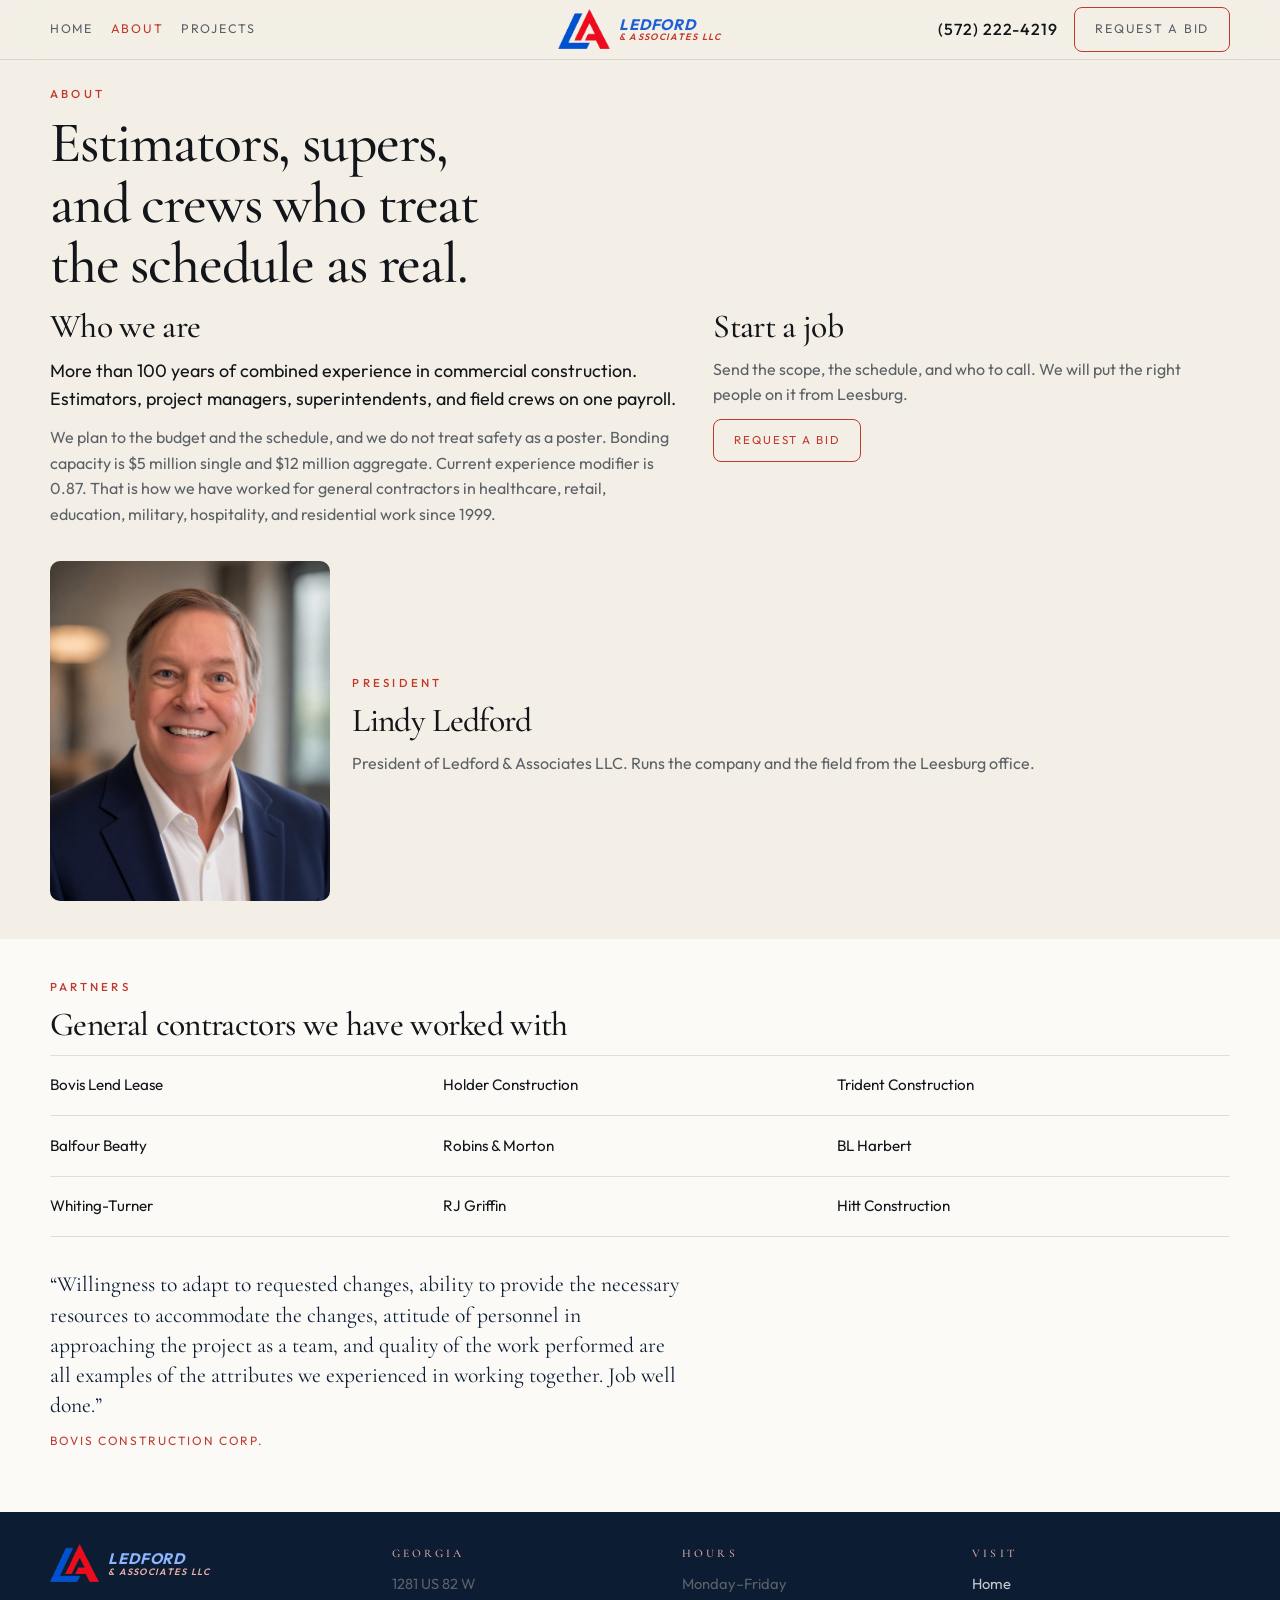
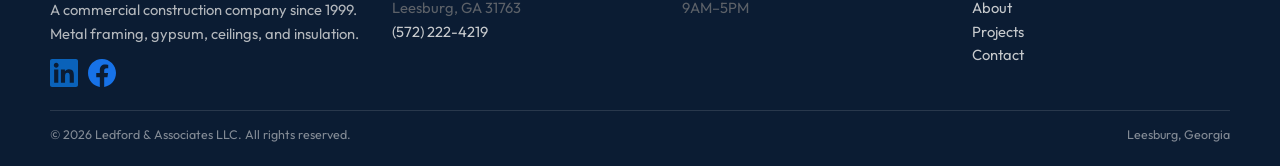
==== about.html @ d0fca141 "Publish Ledford & Associates LLC site Static commercial construction site ready for GitHub Pages, wi" ====
<!DOCTYPE html>
<html lang="en">
<head>
  <meta charset="utf-8" />
  <meta name="viewport" content="width=device-width, initial-scale=1, viewport-fit=cover" />
  <title>About | Ledford &amp; Associates LLC</title>
  <meta name="description" content="Professionals. Leaders. One team. Ledford &amp; Associates is a commercial subcontracting company led by President Lindy Ledford." />
  <link rel="icon" type="image/png" href="images/icon.png?v=2" />
  <link rel="apple-touch-icon" href="images/apple-touch-icon.png" />
  <meta property="og:title" content="About | Ledford &amp; Associates LLC" />
  <meta property="og:description" content="Professionals. Leaders. One team. Ledford &amp; Associates is a commercial subcontracting company led by President Lindy Ledford." />
  <meta property="og:image" content="images/icon.png?v=2" />
  <link rel="preconnect" href="https://fonts.googleapis.com" />
  <link rel="preconnect" href="https://fonts.gstatic.com" crossorigin />
  <link href="https://fonts.googleapis.com/css2?family=Cormorant+Garamond:ital,wght@0,500;0,600;1,500&family=Outfit:wght@300;400;500;600&display=swap" rel="stylesheet" />
  <link rel="stylesheet" href="styles.css" />
</head>
<body>

<header class="site-header">
  <div class="wrap header-inner">
    <nav class="nav nav-left" aria-label="Primary">
      <a href="index.html">Home</a>
      <a href="about.html" aria-current="page">About</a>
      <a href="projects.html">Projects</a>
    </nav>
    <a class="logo" href="index.html" aria-label="Ledford &amp; Associates home">
      <img class="mark" src="images/icon.png?v=2" alt="" />
      <span class="logo-text"><strong>Ledford</strong><em>&amp; Associates LLC</em></span>
    </a>
    <div class="header-tools">
      <a class="header-phone" href="tel:+15722224219">(572) 222-4219</a>
      <nav class="nav nav-right">
        <a class="cta" href="contact.html">Request a bid</a>
      </nav>
      <button class="menu-btn" type="button" aria-label="Open menu" aria-expanded="false"><span></span><span></span><span></span></button>
    </div>
  </div>
</header>

<main>
  <section class="page-hero">
    <div class="wrap">
      <p class="eyebrow">About</p>
      <h1>Estimators, supers, and crews who treat the schedule as real.</h1>
    </div>
  </section>
  <section class="section" style="padding-top:0">
    <div class="wrap split">
      <div>
        <h2>Who we are</h2>
        <p class="lead">More than 100 years of combined experience in commercial construction. Estimators, project managers, superintendents, and field crews on one payroll.</p>
        <p>We plan to the budget and the schedule, and we do not treat safety as a poster. Bonding capacity is $5 million single and $12 million aggregate. Current experience modifier is 0.87. That is how we have worked for general contractors in healthcare, retail, education, military, hospitality, and residential work since 1999.</p>
      </div>
      <div>
        <h2>Start a job</h2>
        <p>Send the scope, the schedule, and who to call. We will put the right people on it from Leesburg.</p>
        <a class="cta" href="contact.html">Request a bid</a>
      </div>
    </div>
    <div class="wrap people">
      <img src="images/about.jpg?v=3" alt="Lindy Ledford, President" />
      <div>
        <p class="eyebrow">President</p>
        <h2>Lindy Ledford</h2>
        <p>President of Ledford &amp; Associates LLC. Runs the company and the field from the Leesburg office.</p>
      </div>
    </div>
  </section>
  <section class="section alt" id="partners">
    <div class="wrap">
      <p class="eyebrow">Partners</p>
      <h2>General contractors we have worked with</h2>
      <ul class="names">
        <li>Bovis Lend Lease</li>
        <li>Holder Construction</li>
        <li>Trident Construction</li>
        <li>Balfour Beatty</li>
        <li>Robins &amp; Morton</li>
        <li>BL Harbert</li>
        <li>Whiting-Turner</li>
        <li>RJ Griffin</li>
        <li>Hitt Construction</li>
      </ul>
      <blockquote class="testimonial" style="margin-top:2rem; border-bottom:0; padding-bottom:0; max-width:40rem;">
        “Willingness to adapt to requested changes, ability to provide the necessary resources to accommodate the changes, attitude of personnel in approaching the project as a team, and quality of the work performed are all examples of the attributes we experienced in working together. Job well done.”
        <footer>Bovis Construction Corp.</footer>
      </blockquote>
    </div>
  </section>
</main>

<footer class="site-footer">
  <div class="wrap foot-grid">
    <div>
      <a class="logo" href="index.html"><img class="mark" src="images/icon.png?v=2" alt="" /><span class="logo-text"><strong>Ledford</strong><em>&amp; Associates LLC</em></span></a>
      <p style="margin-top:1rem;color:rgba(251,250,247,.7)">A commercial construction company since 1999. Metal framing, gypsum, ceilings, and insulation.</p>
      <p class="footer-social"><a class="li-mark" href="https://www.linkedin.com/company/ledford-associates-llc/" target="_blank" rel="noopener noreferrer" aria-label="Ledford &amp; Associates on LinkedIn"><img src="images/linkedin.svg" width="28" height="28" alt="" /></a><a class="li-mark" href="https://www.facebook.com/share/1YXuvFNRWJ/" target="_blank" rel="noopener noreferrer" aria-label="Ledford &amp; Associates on Facebook"><img src="images/facebook.svg" width="28" height="28" alt="" /></a></p>
    </div>
    <div>
      <h3 class="eyebrow" style="color:#e8b0a8">Georgia</h3>
      <p>1281 US 82 W<br>Leesburg, GA 31763<br><a href="tel:+15722224219">(572) 222-4219</a></p>
    </div>
    <div>
      <h3 class="eyebrow" style="color:#e8b0a8">Hours</h3>
      <p>Monday–Friday<br>9AM–5PM</p>
    </div>
    <div>
      <h3 class="eyebrow" style="color:#e8b0a8">Visit</h3>
      <p><a href="index.html">Home</a><br><a href="about.html">About</a><br><a href="projects.html">Projects</a><br><a href="contact.html">Contact</a></p>
    </div>
  </div>
  <div class="wrap legal">
    <span>© 2026 Ledford &amp; Associates LLC. All rights reserved.</span>
    <span>Leesburg, Georgia</span>
  </div>
</footer>
<script src="site.js"></script>
</body>
</html>
---- styles.css ----
/* Ledford & Associates — 2026 rebuild */
:root {
  --navy: #0b1c33;
  --navy-2: #142848;
  --red: #c0392b;
  --red-d: #9c2d22;
  --paper: #f3efe6;
  --paper-2: #e8e2d6;
  --ink: #12151a;
  --muted: #5c6168;
  --white: #fbfaf7;
  --line: rgba(18,21,26,.12);
  --shadow: 0 24px 60px rgba(11,28,51,.18);
  --serif: "Cormorant Garamond", "Palatino Linotype", Palatino, serif;
  --sans: "Outfit", "Avenir Next", "Segoe UI", sans-serif;
}
*, *::before, *::after { box-sizing: border-box; }
html { scroll-behavior: smooth; overflow-x: clip; }
html, body { margin: 0; padding: 0; }
body { padding-left: env(safe-area-inset-left); padding-right: env(safe-area-inset-right); }
body {
  font-family: var(--sans);
  color: var(--ink);
  background: var(--paper);
  line-height: 1.6;
  font-weight: 400;
  -webkit-font-smoothing: antialiased;
}
img { max-width: 100%; display: block; }
a { color: inherit; text-decoration: none; }
button, input, textarea, select { font: inherit; }
.wrap { width: min(1180px, calc(100% - 40px)); margin-inline: auto; }
.eyebrow {
  font-size: .72rem;
  letter-spacing: .28em;
  text-transform: uppercase;
  color: var(--red);
  font-weight: 500;
  margin: 0 0 .6rem;
}
h1, h2, h3, .serif { font-family: var(--serif); font-weight: 500; letter-spacing: -0.02em; }
h1 { font-size: clamp(2.2rem, 5.5vw, 3.6rem); line-height: 1.05; margin: 0; }
h2 { font-size: clamp(1.45rem, 3vw, 2.1rem); line-height: 1.15; margin: 0 0 .65rem; }
h3 { font-size: 1.5rem; margin: 0 0 .5rem; }
p { margin: 0 0 .7rem; color: var(--muted); }
.lead { font-size: 1.12rem; color: var(--ink); max-width: 42rem; }

/* Header */
.site-header {
  position: sticky; top: 0; z-index: 40;
  background: color-mix(in srgb, var(--paper) 88%, transparent);
  backdrop-filter: blur(16px);
  border-bottom: 1px solid var(--line);
  padding-top: env(safe-area-inset-top);
}
.header-inner {
  display: grid;
  grid-template-columns: 1fr auto 1fr;
  align-items: center;
  padding: .45rem 0;
  gap: 1rem;
}
.header-tools {
  justify-self: end;
  display: flex;
  align-items: center;
  gap: 1rem;
}
.logo { justify-self: center; display: flex; align-items: center; gap: .55rem; color: inherit; }
.logo .mark { height: 40px; width: auto; display: block; background: none; border: 0; }
.logo-text { display: flex; flex-direction: column; line-height: 1.05; }
.logo-text strong {
  font-family: var(--sans);
  font-style: italic;
  font-weight: 700;
  font-size: .95rem;
  letter-spacing: .06em;
  text-transform: uppercase;
  color: #1e5fd6;
}
.logo-text em {
  font-style: italic;
  font-size: .58rem;
  letter-spacing: .14em;
  text-transform: uppercase;
  font-weight: 600;
  color: var(--red);
}
.nav-left, .nav-right { display: flex; align-items: center; gap: 1.1rem; }
.nav-right { justify-self: end; }
.header-phone {
  color: var(--ink);
  font-weight: 500;
  letter-spacing: .06em;
  white-space: nowrap;
}
.header-phone:hover { color: var(--red); }
.trust {
  background: var(--navy);
  color: rgba(251,250,247,.88);
  padding: .7rem 0;
  font-size: .7rem;
  letter-spacing: .14em;
  text-transform: uppercase;
}
.trust .wrap {
  display: flex;
  flex-wrap: wrap;
  gap: .35rem 1.5rem;
  justify-content: space-between;
  align-items: center;
}
.trust a { color: #fbfaf7; }
.trades-pick {
  display: grid;
  grid-template-columns: 1fr 1fr;
  gap: .45rem 1rem;
  margin: .35rem 0 1rem;
}
.trades-pick label {
  display: flex;
  align-items: center;
  gap: .45rem;
  text-transform: none;
  letter-spacing: 0;
  font-size: .92rem;
  color: var(--ink);
  cursor: pointer;
}
.trades-pick input { width: auto; accent-color: var(--red); }
.nav a {
  font-size: .78rem;
  letter-spacing: .14em;
  text-transform: uppercase;
  color: var(--muted);
}
.nav a:hover, .nav a[aria-current="page"] { color: var(--red); }
.cta {
  display: inline-flex; align-items: center; justify-content: center;
  border: 1px solid var(--red);
  color: var(--red);
  padding: .7rem 1.25rem;
  letter-spacing: .16em;
  text-transform: uppercase;
  font-size: .72rem;
  transition: .2s ease;
  background: transparent;
  cursor: pointer;
  border-radius: 8px;
}
.cta:hover { background: var(--red); color: var(--white); }
.cta.solid { background: var(--red); color: var(--white); }
.cta.light { border-color: var(--white); color: var(--white); }
.cta.light:hover { background: var(--white); color: var(--navy); }
.menu-btn {
  display: none;
  background: none; border: 0; padding: .4rem;
  cursor: pointer;
}
.menu-btn span {
  display: block; width: 22px; height: 1.5px; background: var(--ink); margin: 5px 0;
}

/* Hero */
.hero {
  min-height: 58vh;
  background:
    linear-gradient(105deg, rgba(11,28,51,.88) 0%, rgba(11,28,51,.62) 46%, rgba(11,28,51,.42) 100%),
    url("images/hero.jpg") center 42%/cover no-repeat;
  color: var(--white);
  display: grid;
  align-items: center;
  padding: 5.2rem 0 4.2rem;
  position: relative;
}
.hero .eyebrow { color: #e8b0a8; }
.hero h1 { color: var(--white); max-width: 14ch; }
.hero p { color: rgba(251,250,247,.78); max-width: 36rem; }

.section { padding: 2.4rem 0; }
.section.alt { background: var(--white); }
.section.navy { background: var(--navy); color: var(--white); }
.section.navy p, .section.navy .muted { color: rgba(251,250,247,.72); }
.split { display: grid; grid-template-columns: 1.1fr .9fr; gap: 2rem; align-items: start; }
.grid-4, .grid-3, .grid-2 { display: grid; gap: 1rem; }
.grid-4 { grid-template-columns: repeat(4, 1fr); }
.grid-3 { grid-template-columns: repeat(3, 1fr); }
.grid-2 { grid-template-columns: 1fr 1fr; }

.card {
  background: var(--white);
  padding: 1.1rem 1.05rem 1.15rem;
  border: 1px solid var(--line);
  border-radius: 10px;
}
.card h3 { color: var(--red); font-family: var(--sans); font-size: .78rem; letter-spacing: .22em; text-transform: uppercase; font-weight: 500; }
.card p { margin: 0; font-size: .95rem; }

.quote {
  font-family: var(--serif);
  font-size: clamp(1.6rem, 3vw, 2.3rem);
  line-height: 1.25;
  color: var(--navy);
  max-width: 20ch;
  margin: 0 auto;
  text-align: center;
}
.quote cite { display: block; margin-top: 1rem; font-style: normal; font-family: var(--sans); font-size: .72rem; letter-spacing: .22em; text-transform: uppercase; color: var(--red); }

.gallery {
  display: grid;
  grid-template-columns: repeat(3, 1fr);
  gap: .6rem;
}
.gallery a, .gallery figure { margin: 0; overflow: hidden; background: #1a1a1a; border-radius: 8px; }
.gallery figure { display: flex; flex-direction: column; background: var(--paper); }
.gallery figcaption {
  padding: .55rem .7rem .7rem;
  font-size: .82rem;
  line-height: 1.35;
  color: var(--muted);
}
.gallery .caption-input {
  width: 100%;
  border: 0;
  border-top: 1px solid var(--line);
  background: var(--paper);
  padding: .55rem .7rem;
  color: var(--ink);
  resize: none;
  outline: none;
}
.gallery .caption-input:focus { border-top-color: var(--red); }
.gallery img {
  width: 100%;
  height: 210px;
  object-fit: cover;
  transition: transform .5s ease;
}
.gallery a:hover img { transform: scale(1.05); }
.gallery .wide { grid-column: span 2; }
.gallery .wide img { height: 280px; }

.people {
  display: grid;
  grid-template-columns: 280px 1fr;
  gap: 1.4rem;
  align-items: center;
  margin-top: 1.4rem;
}
.people img { width: 100%; height: 340px; object-fit: cover; object-position: center top; border-radius: 10px; }

.names {
  display: grid;
  grid-template-columns: repeat(3, 1fr);
  gap: 0;
  border-top: 1px solid var(--line);
}
.names li {
  list-style: none;
  padding: 1.1rem 1rem 1.1rem 0;
  border-bottom: 1px solid var(--line);
  font-size: .95rem;
}
.names { padding: 0; margin: 0; }

blockquote.testimonial {
  margin: 0 0 1.5rem;
  padding: 0 0 1.5rem;
  border-bottom: 1px solid var(--line);
  font-family: var(--serif);
  font-size: 1.35rem;
  line-height: 1.4;
  color: var(--navy);
}
blockquote.testimonial footer {
  margin-top: .8rem;
  font-family: var(--sans);
  font-size: .75rem;
  letter-spacing: .14em;
  text-transform: uppercase;
  color: var(--red);
}

form {
  display: grid;
  gap: .9rem;
}
label { font-size: .72rem; letter-spacing: .16em; text-transform: uppercase; color: var(--muted); }
input, textarea {
  width: 100%;
  border: 0;
  border-bottom: 1px solid var(--ink);
  background: transparent;
  padding: .55rem 0;
  color: var(--ink);
  outline: none;
}
input:focus, textarea:focus { border-bottom-color: var(--red); }
.row-2 { display: grid; grid-template-columns: 1fr 1fr; gap: 1rem; }
.form-note { font-size: .85rem; }
.success {
  display: none;
  padding: 1.2rem 0;
  font-family: var(--serif);
  font-size: 1.4rem;
  color: var(--navy);
}

.office { margin-bottom: 1.6rem; }
.office h3 { font-family: var(--sans); font-size: .75rem; letter-spacing: .2em; text-transform: uppercase; color: var(--red); }
.office p { margin: 0; color: var(--ink); }

.site-footer {
  background: var(--navy);
  color: var(--white);
  padding: 2rem 0 1.3rem;
  font-size: .92rem;
}
.footer-social { margin: .85rem 0 0; display: flex; align-items: center; gap: .65rem; }
.li-mark { display: inline-flex; line-height: 0; opacity: .95; }
.li-mark img { width: 28px; height: 28px; display: block; }
.li-mark:hover { opacity: 1; }
.site-footer a.li-mark:hover { color: inherit; }
.site-footer a { color: rgba(251,250,247,.78); }
.site-footer a:hover { color: var(--white); }
.foot-grid { display: grid; grid-template-columns: 1.2fr 1fr 1fr 1fr; gap: 2rem; }
.site-footer .logo .mark { height: 38px; }
.site-footer .logo-text strong { color: #8cb4ff; }
.site-footer .logo-text em { color: #e8b0a8; }
.legal { margin-top: 1.4rem; padding-top: .9rem; border-top: 1px solid rgba(255,255,255,.12); color: rgba(251,250,247,.5); font-size: .78rem; display: flex; justify-content: space-between; gap: 1rem; flex-wrap: wrap; }

.page-hero { padding: 1.6rem 0 .8rem; }
.page-hero h1 { max-width: 16ch; }

html, body { overflow-x: hidden; }
img, video { max-width: 100%; height: auto; }
.gallery img { height: 210px; }

@media (max-width: 1080px) {
  .wrap { width: min(1180px, calc(100% - 28px)); }
  .header-inner {
    display: flex;
    flex-wrap: wrap;
    align-items: center;
    gap: .35rem 0;
    padding: .5rem 0;
  }
  .logo { order: 1; margin-right: auto; justify-self: start; }
  .logo .mark { height: 34px; }
  .header-tools { order: 2; gap: .45rem; }
  .menu-btn { display: flex; flex-direction: column; justify-content: center; min-width: 44px; min-height: 44px; }
  .header-phone {
    order: 2;
    font-size: .82rem;
    letter-spacing: .04em;
    padding: .35rem .15rem;
  }
  .menu-btn { order: 2; }
  .nav-left, .nav-right {
    display: none;
    order: 3;
    width: 100%;
    flex-direction: column;
    align-items: stretch;
    gap: 0;
  }
  .site-header.open .header-tools { display: contents; }
  .site-header.open .nav-left,
  .site-header.open .nav-right { display: flex; }
  .nav a, .nav .cta {
    padding: .9rem 0;
    font-size: .85rem;
    border-bottom: 1px solid var(--line);
    width: 100%;
    justify-content: flex-start;
  }
  .nav .cta { border-left: 0; border-right: 0; border-top: 0; border-radius: 0; }
  .split, .people { grid-template-columns: 1fr; }
  .grid-4, .grid-3, .grid-2, .foot-grid, .names { grid-template-columns: 1fr 1fr; }
  .gallery { grid-template-columns: 1fr 1fr; gap: .4rem; }
  .gallery .wide { grid-column: auto; }
  .gallery img, .gallery .wide img { height: 180px; }
  .row-2 { grid-template-columns: 1fr; }
  .hero { min-height: 0; padding: 3.2rem 0 2.4rem; }
  .hero h1 { font-size: 2.15rem; max-width: none; }
  .section { padding: 1.7rem 0; }
  .page-hero { padding: 1.2rem 0 .6rem; }
  .page-hero h1 { max-width: none; }
  .people img { height: 300px; }
  .quote { font-size: 1.35rem; }
  .site-footer { padding: 1.6rem 0 1.1rem; padding-bottom: max(1.1rem, env(safe-area-inset-bottom)); }
  .cta { min-height: 44px; }
  input, textarea, select { font-size: 16px; }
  .gallery .remove { display: block; }
}

@media (max-width: 640px) {
  .grid-4, .grid-3, .grid-2, .foot-grid, .names, .trades-pick { grid-template-columns: 1fr; }
  .gallery { grid-template-columns: 1fr; }
  .gallery img, .gallery .wide img { height: 220px; }
  .hero p { max-width: none; }
  .header-phone { font-size: .78rem; }
}


.dropzone {
  border: 1.5px dashed var(--red);
  background: var(--white);
  padding: 1.1rem 1.2rem;
  margin: 0 0 1.2rem;
  text-align: center;
  cursor: pointer;
}
.dropzone.drag { background: #f8e8e4; }
.dropzone p { margin: 0; color: var(--ink); }
.dropzone span { color: var(--muted); font-size: .9rem; }
.gallery figure { position: relative; }
.gallery .remove {
  position: absolute; top: .4rem; right: .4rem;
  background: var(--navy); color: #fff; border: 0;
  width: 28px; height: 28px; cursor: pointer;
  font-size: 1.1rem; line-height: 1;
  display: none;
}
.gallery figure:hover .remove { display: block; }
.page-hero .toolbar { display: flex; justify-content: space-between; align-items: end; gap: 1rem; flex-wrap: wrap; }
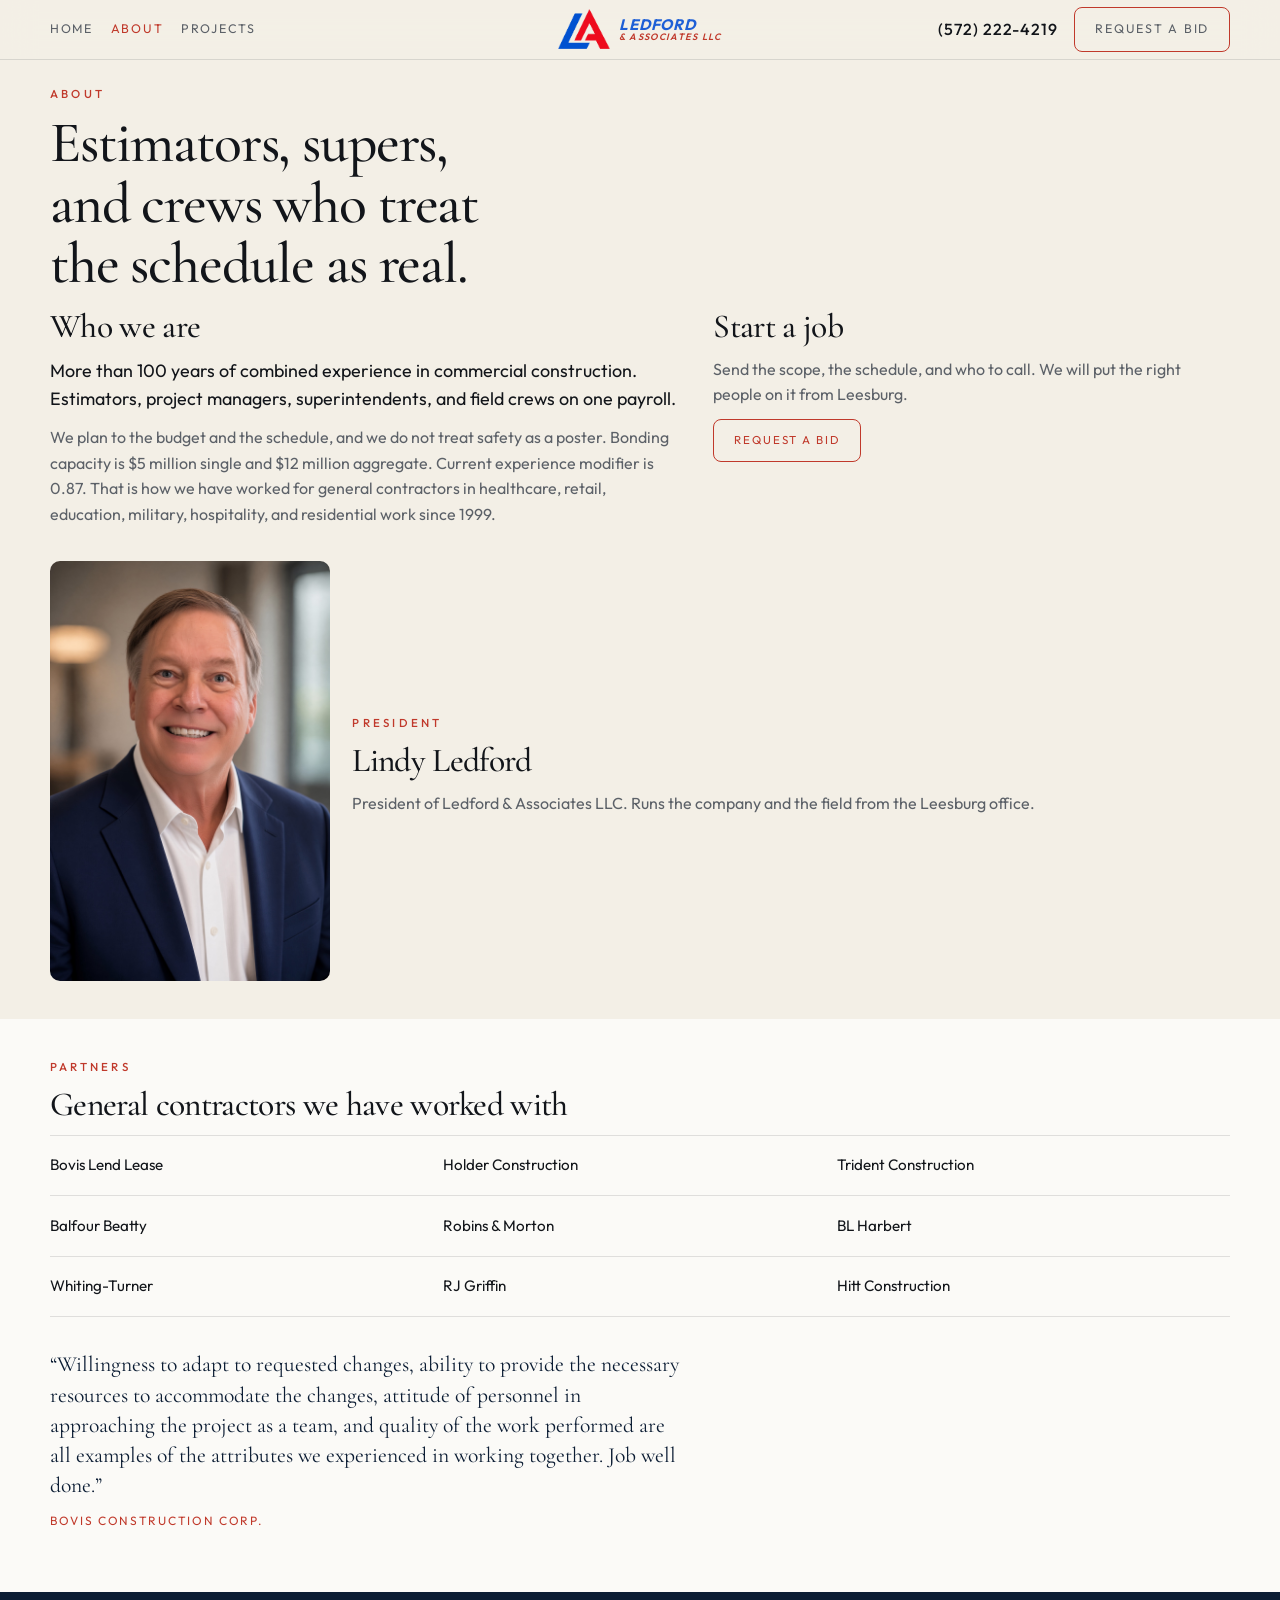
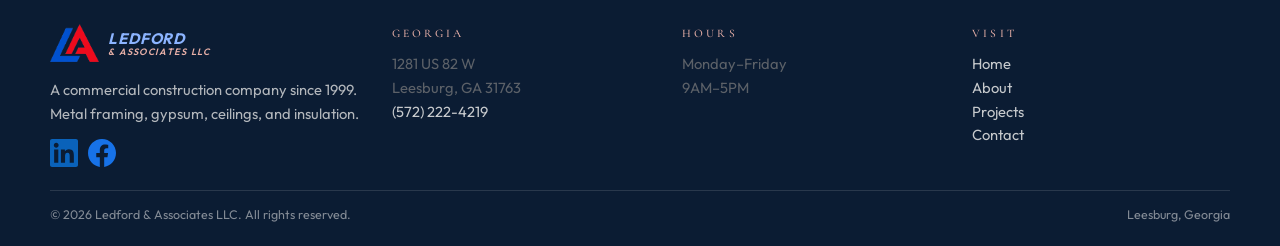
==== commit 891a7f2a: "Fix About headshot crop on mobile Use a taller portrait frame so Lindy’s photo shows shoulders, not " ====
--- a/about.html
+++ b/about.html
@@ -13,7 +13,7 @@
   <link rel="preconnect" href="https://fonts.googleapis.com" />
   <link rel="preconnect" href="https://fonts.gstatic.com" crossorigin />
   <link href="https://fonts.googleapis.com/css2?family=Cormorant+Garamond:ital,wght@0,500;0,600;1,500&family=Outfit:wght@300;400;500;600&display=swap" rel="stylesheet" />
-  <link rel="stylesheet" href="styles.css" />
+  <link rel="stylesheet" href="styles.css?v=4" />
 </head>
 <body>
 
@@ -59,7 +59,7 @@
       </div>
     </div>
     <div class="wrap people">
-      <img src="images/about.jpg?v=3" alt="Lindy Ledford, President" />
+      <img src="images/about.jpg?v=4" alt="Lindy Ledford, President" />
       <div>
         <p class="eyebrow">President</p>
         <h2>Lindy Ledford</h2>
@@ -115,6 +115,6 @@
     <span>Leesburg, Georgia</span>
   </div>
 </footer>
-<script src="site.js"></script>
+<script src="site.js?v=3"></script>
 </body>
 </html>
--- a/styles.css
+++ b/styles.css
@@ -15,7 +15,7 @@
   --sans: "Outfit", "Avenir Next", "Segoe UI", sans-serif;
 }
 *, *::before, *::after { box-sizing: border-box; }
-html { scroll-behavior: smooth; overflow-x: clip; }
+html { scroll-behavior: smooth; }
 html, body { margin: 0; padding: 0; }
 body { padding-left: env(safe-area-inset-left); padding-right: env(safe-area-inset-right); }
 body {
@@ -248,7 +248,7 @@
   align-items: center;
   margin-top: 1.4rem;
 }
-.people img { width: 100%; height: 340px; object-fit: cover; object-position: center top; border-radius: 10px; }
+.people img { width: 100%; height: 420px; object-fit: cover; object-position: center 18%; border-radius: 10px; }
 
 .names {
   display: grid;
@@ -333,11 +333,22 @@
 .page-hero { padding: 1.6rem 0 .8rem; }
 .page-hero h1 { max-width: 16ch; }
 
-html, body { overflow-x: hidden; }
+/* overflow-x on html/body breaks position:sticky; clip wide bits on sections instead */
+main, .site-footer, .hero, .trust { overflow-x: clip; }
 img, video { max-width: 100%; height: auto; }
 .gallery img { height: 210px; }
 
 @media (max-width: 1080px) {
+  .site-header {
+    position: fixed;
+    left: 0;
+    right: 0;
+    top: 0;
+    width: 100%;
+  }
+  body {
+    padding-top: calc(3.4rem + env(safe-area-inset-top, 0px));
+  }
   .wrap { width: min(1180px, calc(100% - 28px)); }
   .header-inner {
     display: flex;
@@ -387,7 +398,13 @@
   .section { padding: 1.7rem 0; }
   .page-hero { padding: 1.2rem 0 .6rem; }
   .page-hero h1 { max-width: none; }
-  .people img { height: 300px; }
+  .people img {
+    height: auto;
+    aspect-ratio: 3 / 4;
+    max-height: min(70vh, 560px);
+    object-fit: cover;
+    object-position: center 20%;
+  }
   .quote { font-size: 1.35rem; }
   .site-footer { padding: 1.6rem 0 1.1rem; padding-bottom: max(1.1rem, env(safe-area-inset-bottom)); }
   .cta { min-height: 44px; }
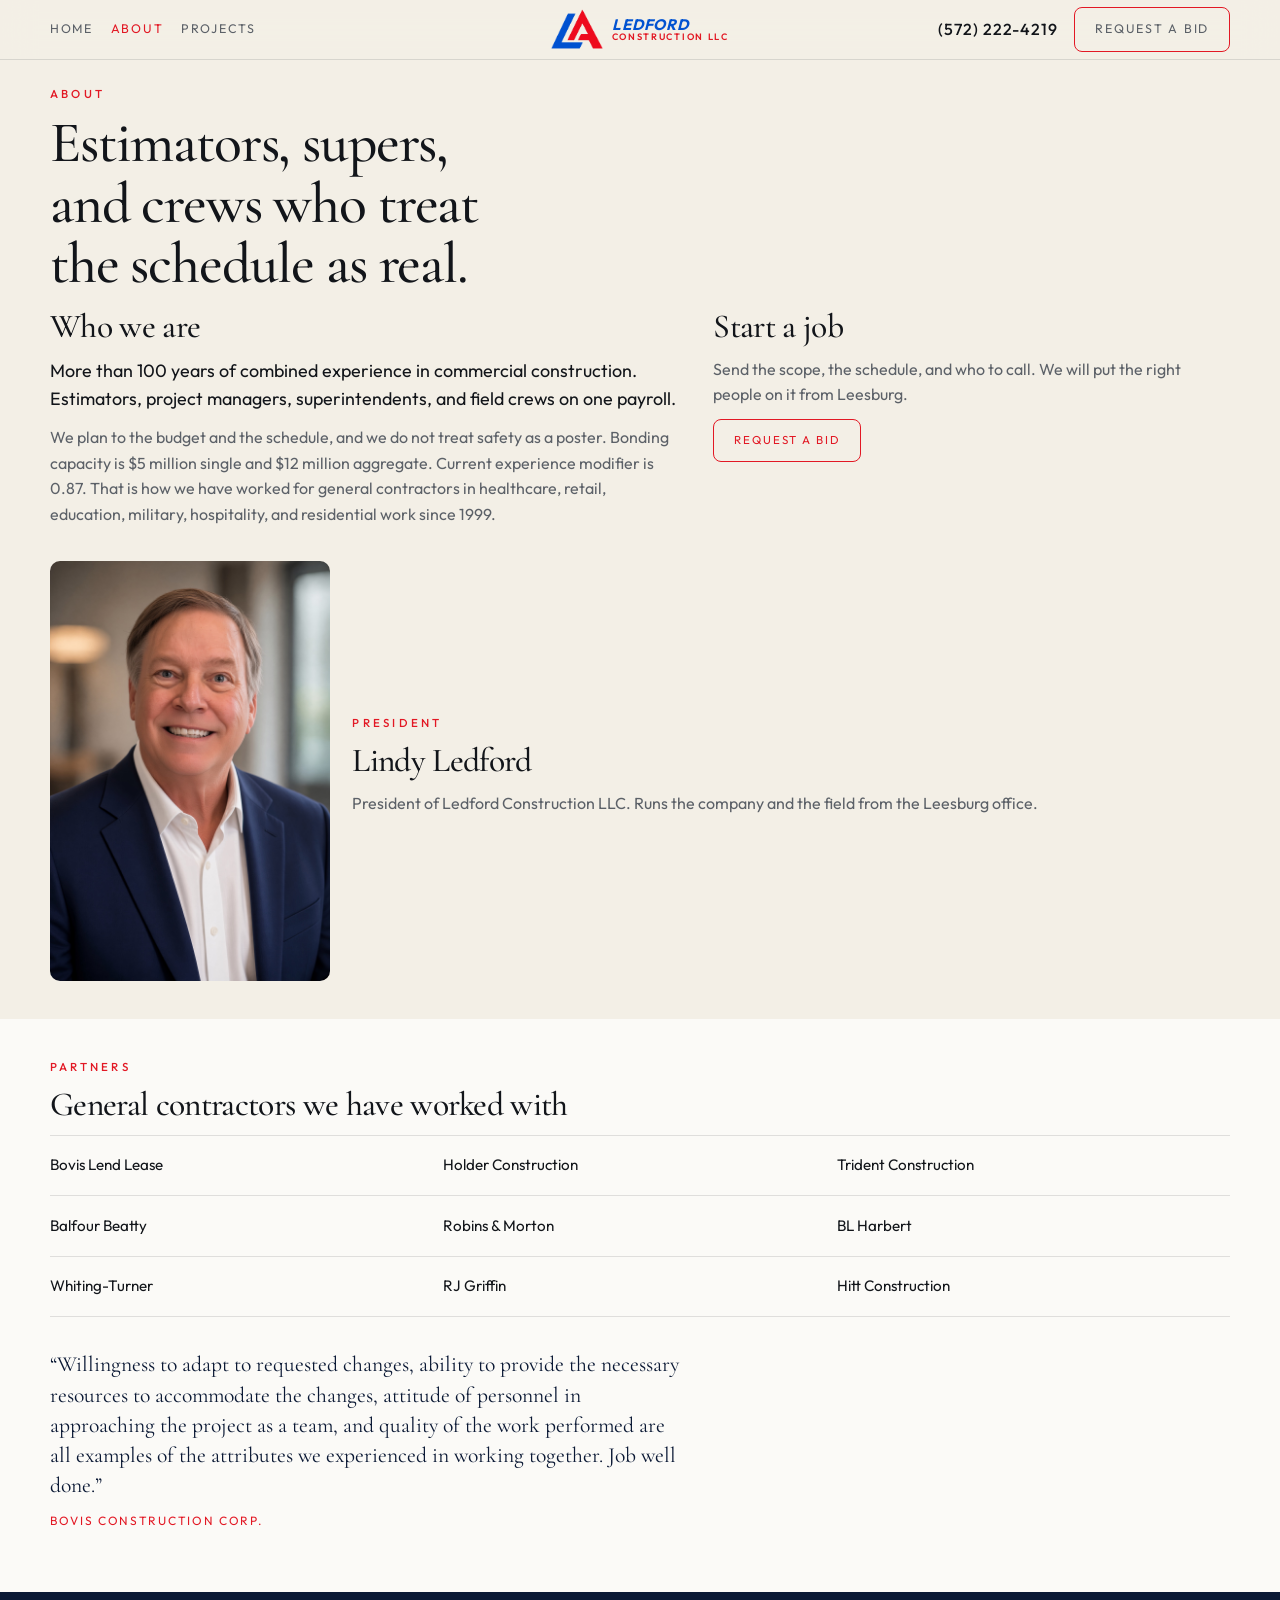
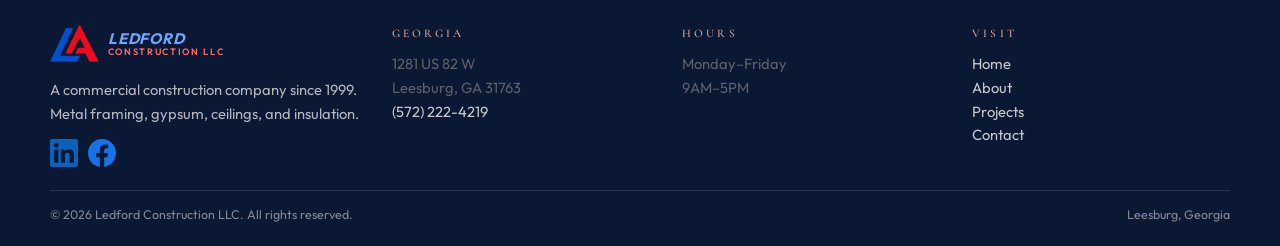
==== commit 31168021: "feat: rebrand site to Ledford Construction LLC Replace public Associates lockups with Ledford Constr" ====
--- a/about.html
+++ b/about.html
@@ -3,17 +3,17 @@
 <head>
   <meta charset="utf-8" />
   <meta name="viewport" content="width=device-width, initial-scale=1, viewport-fit=cover" />
-  <title>About | Ledford &amp; Associates LLC</title>
-  <meta name="description" content="Professionals. Leaders. One team. Ledford &amp; Associates is a commercial subcontracting company led by President Lindy Ledford." />
-  <link rel="icon" type="image/png" href="images/icon.png?v=2" />
-  <link rel="apple-touch-icon" href="images/apple-touch-icon.png" />
-  <meta property="og:title" content="About | Ledford &amp; Associates LLC" />
-  <meta property="og:description" content="Professionals. Leaders. One team. Ledford &amp; Associates is a commercial subcontracting company led by President Lindy Ledford." />
-  <meta property="og:image" content="images/icon.png?v=2" />
+  <title>About | Ledford Construction LLC</title>
+  <meta name="description" content="Professionals. Leaders. One team. Ledford Construction is a commercial subcontracting company led by President Lindy Ledford." />
+  <link rel="icon" type="image/png" href="images/icon.png?v=5" />
+  <link rel="apple-touch-icon" href="images/apple-touch-icon.png?v=5" />
+  <meta property="og:title" content="About | Ledford Construction LLC" />
+  <meta property="og:description" content="Professionals. Leaders. One team. Ledford Construction is a commercial subcontracting company led by President Lindy Ledford." />
+  <meta property="og:image" content="images/icon.png?v=5" />
   <link rel="preconnect" href="https://fonts.googleapis.com" />
   <link rel="preconnect" href="https://fonts.gstatic.com" crossorigin />
-  <link href="https://fonts.googleapis.com/css2?family=Cormorant+Garamond:ital,wght@0,500;0,600;1,500&family=Outfit:wght@300;400;500;600&display=swap" rel="stylesheet" />
-  <link rel="stylesheet" href="styles.css?v=4" />
+  <link href="https://fonts.googleapis.com/css2?family=Cormorant+Garamond:ital,wght@0,500;0,600;1,500&family=Outfit:wght@300;400;500;600;700&display=swap" rel="stylesheet" />
+  <link rel="stylesheet" href="styles.css?v=5" />
 </head>
 <body>
 
@@ -24,9 +24,9 @@
       <a href="about.html" aria-current="page">About</a>
       <a href="projects.html">Projects</a>
     </nav>
-    <a class="logo" href="index.html" aria-label="Ledford &amp; Associates home">
-      <img class="mark" src="images/icon.png?v=2" alt="" />
-      <span class="logo-text"><strong>Ledford</strong><em>&amp; Associates LLC</em></span>
+    <a class="logo" href="index.html" aria-label="Ledford Construction home">
+      <img class="mark" src="images/icon.png?v=5" alt="" />
+      <span class="logo-text"><strong>Ledford</strong><em>Construction LLC</em></span>
     </a>
     <div class="header-tools">
       <a class="header-phone" href="tel:+15722224219">(572) 222-4219</a>
@@ -63,7 +63,7 @@
       <div>
         <p class="eyebrow">President</p>
         <h2>Lindy Ledford</h2>
-        <p>President of Ledford &amp; Associates LLC. Runs the company and the field from the Leesburg office.</p>
+        <p>President of Ledford Construction LLC. Runs the company and the field from the Leesburg office.</p>
       </div>
     </div>
   </section>
@@ -93,9 +93,9 @@
 <footer class="site-footer">
   <div class="wrap foot-grid">
     <div>
-      <a class="logo" href="index.html"><img class="mark" src="images/icon.png?v=2" alt="" /><span class="logo-text"><strong>Ledford</strong><em>&amp; Associates LLC</em></span></a>
+      <a class="logo" href="index.html"><img class="mark" src="images/icon.png?v=5" alt="" /><span class="logo-text"><strong>Ledford</strong><em>Construction LLC</em></span></a>
       <p style="margin-top:1rem;color:rgba(251,250,247,.7)">A commercial construction company since 1999. Metal framing, gypsum, ceilings, and insulation.</p>
-      <p class="footer-social"><a class="li-mark" href="https://www.linkedin.com/company/ledford-associates-llc/" target="_blank" rel="noopener noreferrer" aria-label="Ledford &amp; Associates on LinkedIn"><img src="images/linkedin.svg" width="28" height="28" alt="" /></a><a class="li-mark" href="https://www.facebook.com/share/1YXuvFNRWJ/" target="_blank" rel="noopener noreferrer" aria-label="Ledford &amp; Associates on Facebook"><img src="images/facebook.svg" width="28" height="28" alt="" /></a></p>
+      <p class="footer-social"><a class="li-mark" href="https://www.linkedin.com/company/ledford-associates-llc/" target="_blank" rel="noopener noreferrer" aria-label="Ledford Construction on LinkedIn"><img src="images/linkedin.svg" width="28" height="28" alt="" /></a><a class="li-mark" href="https://www.facebook.com/share/1YXuvFNRWJ/" target="_blank" rel="noopener noreferrer" aria-label="Ledford Construction on Facebook"><img src="images/facebook.svg" width="28" height="28" alt="" /></a></p>
     </div>
     <div>
       <h3 class="eyebrow" style="color:#e8b0a8">Georgia</h3>
@@ -111,7 +111,7 @@
     </div>
   </div>
   <div class="wrap legal">
-    <span>© 2026 Ledford &amp; Associates LLC. All rights reserved.</span>
+    <span>© 2026 Ledford Construction LLC. All rights reserved.</span>
     <span>Leesburg, Georgia</span>
   </div>
 </footer>
--- a/styles.css
+++ b/styles.css
@@ -1,9 +1,9 @@
-/* Ledford & Associates — 2026 rebuild */
+/* Ledford Construction LLC — 2026 rebuild */
 :root {
-  --navy: #0b1c33;
-  --navy-2: #142848;
-  --red: #c0392b;
-  --red-d: #9c2d22;
+  --navy: #0a1834;
+  --navy-2: #12264a;
+  --red: #e21824;
+  --red-d: #b8141c;
   --paper: #f3efe6;
   --paper-2: #e8e2d6;
   --ink: #12151a;
@@ -76,12 +76,12 @@
   font-size: .95rem;
   letter-spacing: .06em;
   text-transform: uppercase;
-  color: #1e5fd6;
+  color: #0253d1;
 }
 .logo-text em {
-  font-style: italic;
+  font-style: normal;
   font-size: .58rem;
-  letter-spacing: .14em;
+  letter-spacing: .18em;
   text-transform: uppercase;
   font-weight: 600;
   color: var(--red);
@@ -165,7 +165,7 @@
 .hero {
   min-height: 58vh;
   background:
-    linear-gradient(105deg, rgba(11,28,51,.88) 0%, rgba(11,28,51,.62) 46%, rgba(11,28,51,.42) 100%),
+    linear-gradient(105deg, rgba(10,24,52,.88) 0%, rgba(10,24,52,.62) 46%, rgba(10,24,52,.42) 100%),
     url("images/hero.jpg") center 42%/cover no-repeat;
   color: var(--white);
   display: grid;
@@ -326,8 +326,8 @@
 .site-footer a:hover { color: var(--white); }
 .foot-grid { display: grid; grid-template-columns: 1.2fr 1fr 1fr 1fr; gap: 2rem; }
 .site-footer .logo .mark { height: 38px; }
-.site-footer .logo-text strong { color: #8cb4ff; }
-.site-footer .logo-text em { color: #e8b0a8; }
+.site-footer .logo-text strong { color: #6ea6ff; }
+.site-footer .logo-text em { color: #ff6b6b; }
 .legal { margin-top: 1.4rem; padding-top: .9rem; border-top: 1px solid rgba(255,255,255,.12); color: rgba(251,250,247,.5); font-size: .78rem; display: flex; justify-content: space-between; gap: 1rem; flex-wrap: wrap; }
 
 .page-hero { padding: 1.6rem 0 .8rem; }
